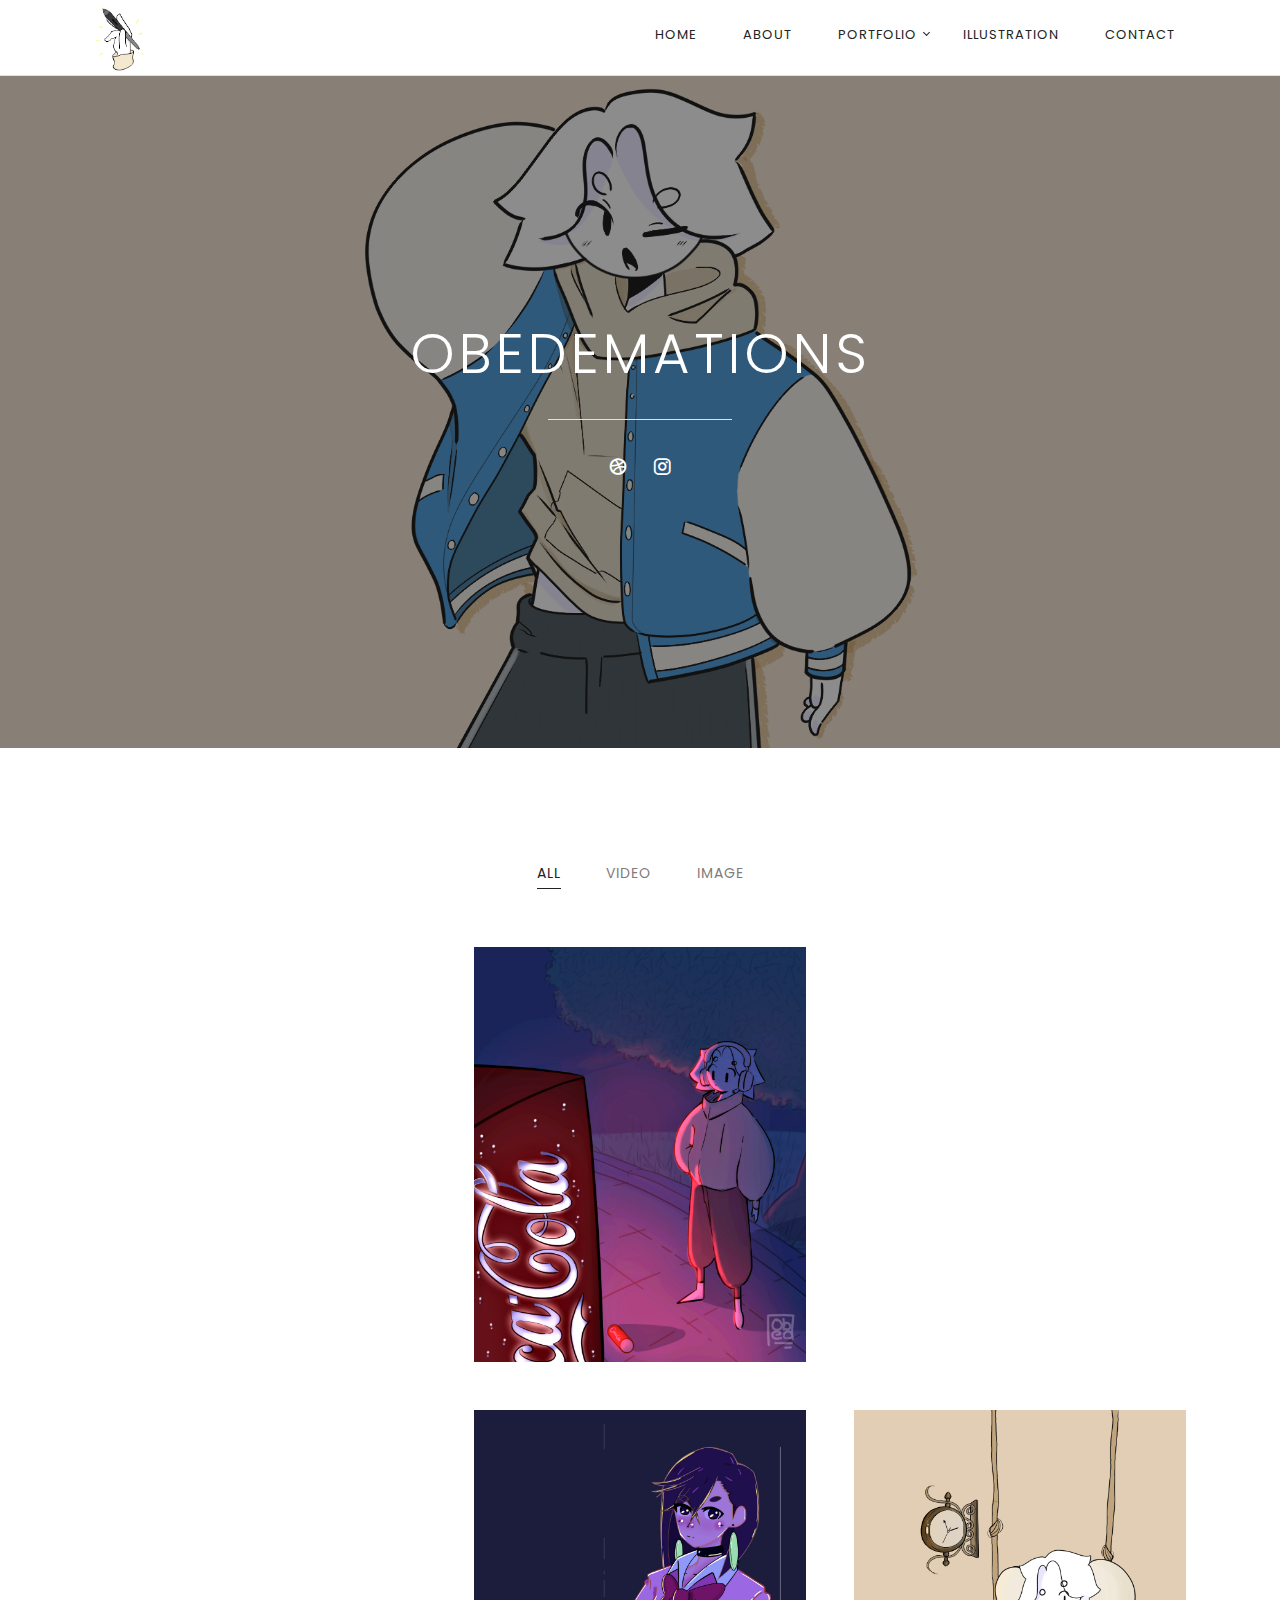
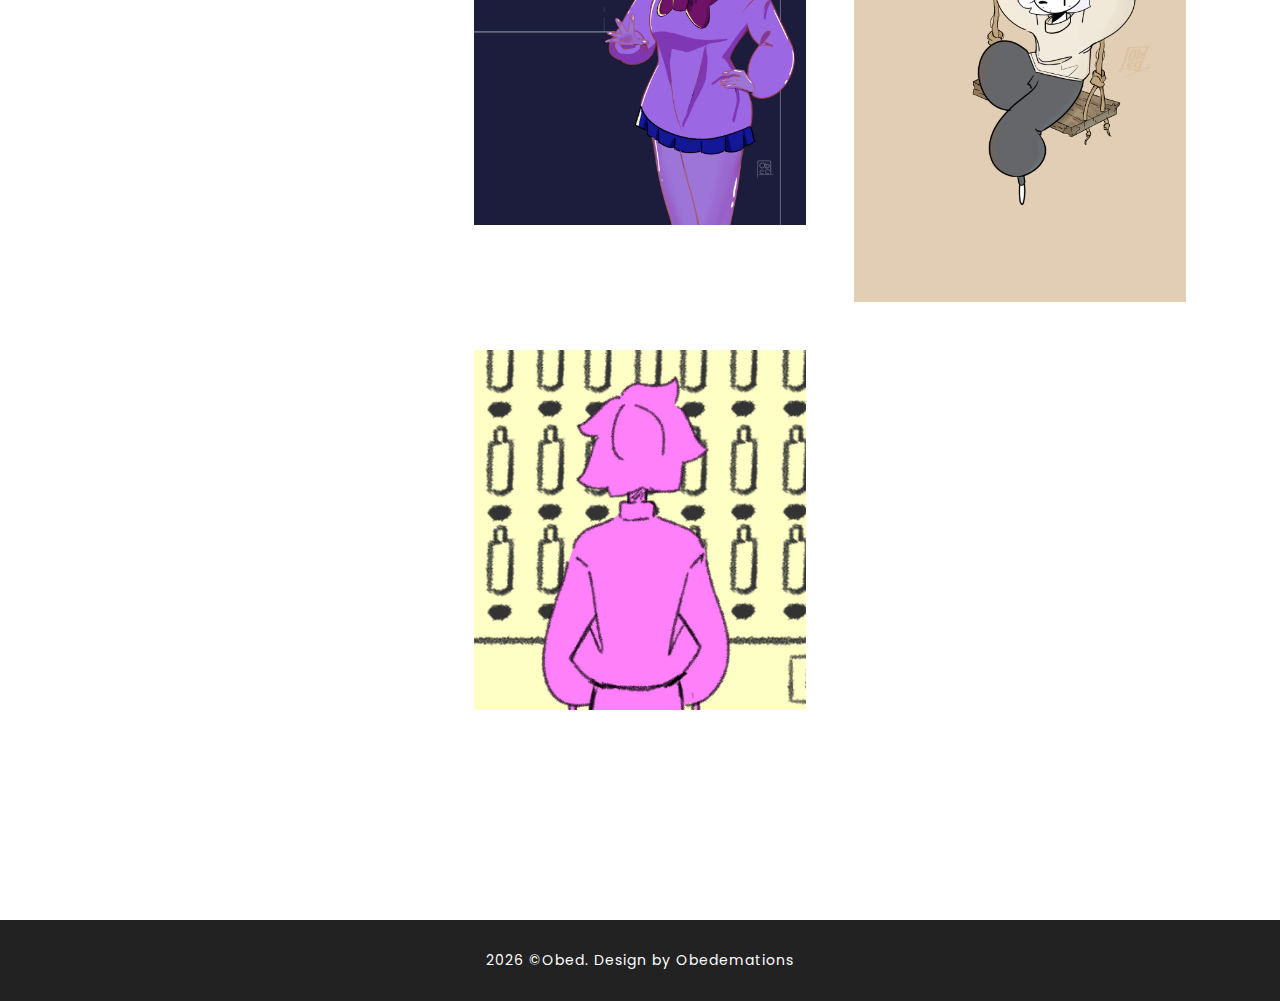
==== index.html @ fad04984 "fixes" ====
<!DOCTYPE html>
<html lang="en">
    <head>
        <meta charset="utf-8" />
        <title>Obedemations</title>
        <meta name="viewport" content="width=device-width, initial-scale=1.0" />
        <meta name="description" content="Premium Bootstrap 4 Landing Page Template" />
        <meta name="keywords" content="bootstrap 4, premium, marketing, multipurpose" />
        <meta content="Themesdesign" name="author" />
        <!-- favicon -->
        <link rel="shortcut icon" href="./images/client-logo/LogoMations.png" />

        <!-- css -->
        <link href="./css/bootstrap.min.css" rel="stylesheet" type="text/css" />
        <link href="./css/materialdesignicons.min.css" rel="stylesheet" type="text/css" />
        <link rel="stylesheet" type="text/css" href="./css/pe-icon-7-stroke.css" />

        <!-- magnific pop-up -->
        <link rel="stylesheet" type="text/css" href="./css/magnific-popup.css" />

        <link href="./css/style.min.css" rel="stylesheet" type="text/css" />
    </head>

    <body>
        <!-- START HEADER -->
        <header id="topnav" class="defaultscroll fixed-top navbar-sticky bg-white border-bottom">
            <div class="container">
                <!-- Logo container-->
                <div class="logo-container">
                    <a href="/">
                        <img src="./images/client-logo/LogoMations.png" alt="Logo Mations" class="logo" width="75" height="auto" />
                    </a>
                </div>
                <!-- End Logo container-->
                <div class="menu-extras">
                    <div class="menu-item">
                        <!-- Mobile menu toggle-->
                        <a class="navbar-toggle">
                            <div class="lines">
                                <span></span>
                                <span></span>
                                <span></span>
                            </div>
                        </a>
                        <!-- End mobile menu toggle-->
                    </div>
                </div>

                <div id="navigation">
                    <!-- Navigation Menu-->
                    <ul class="navigation-menu">
                        <li class="has-submenu">
                            <a href="/">Home</a>
                        </li>

                        <li class="has-submenu">
                            <a href="about.html">About</a>
                        </li>

                        <li class="has-submenu">
                            <a href="#portfolio">Portfolio</a>
                            <span class="menu-arrow"></span>
                            <ul class="submenu">
                                <li>
                                    <a href="portfolio-grid.html">Vertical</a>
                                </li>
                                <li>
                                    <a href="blog-single.html">Horizontal</a>
                                </li>
                            </ul>
                        </li>

                        <li class="has-submenu">
                            <a href="portfolio-masonry.html">illustration</a>
                        </li>

                        <li class="has-submenu">
                            <a href="contact.html">Contact</a>
                        </li>
                    </ul>
                    <!-- End navigation menu-->
                </div>
            </div>
        </header>
        <!-- END HEADER -->

        <!-- START HEADING -->
        <section class="bg-image" id="home">
            <div class="bg-overlay"></div>
            <div class="container">
                <div class="row justify-content-center">
                    <div class="col-lg-8">
                        <div class="text-center text-white">
                            <h1 class="text-uppercase display-4 font-weigh-bold ls-4">Obedemations</h1>

                            <div class="border-bottom w-25 mx-auto mt-4 pt-2"></div>

                            <div class="mt-4 pt-2">
                                <ul class="list-inline home-social">
                                    <li class="list-inline-item">
                                        <a href=""><i class="mdi mdi-dribbble"></i></a>
                                    </li>
                                    <li class="list-inline-item">
                                        <a href=""><i class="mdi mdi-instagram"></i></a>
                                    </li>
                                </ul>
                            </div>
                        </div>
                    </div>
                </div>
            </div>
        </section>
        <!-- END HEADING -->

        <!-- START PORTFOLIO -->
        <section class="section">
            <div class="container">
                <div class="row">
                    <div class="col-lg-12">
                        <div class="text-center">
                            <ul class="col container-filter portfolioFilte list-unstyled mb-0" id="filter">
                                <li><a class="categories active" data-filter="*">All</a></li>
                                <li><a class="categories" data-filter=".video">Video</a></li>
                                <li><a class="categories" data-filter=".image">Image</a></li>
                            </ul>
                        </div>
                    </div>
                </div>

                <div class="port portfolio-masonry mt-4">
                    <div class="portfolioContainer row photo">
                        <div class="col-lg-4 p-4 video">
                            <div class="item-box">
                                <a class="mfp-iframe centerVideo" href="./images/horizontal/Walking.mp4" title="Project Name">
                                    <video width="640" height="360" autoplay loop muted>
                                        <source src="./images/horizontal/Walking.mp4" type="video/mp4" />
                                    </video>
                                    <div class="item-mask">
                                        <div class="item-caption">
                                            <p class="text-dark mb-0">HORIZONTAL</p>
                                            <h6 class="text-dark mt-1 text-uppercase">Walking</h6>
                                        </div>
                                    </div>
                                </a>
                            </div>
                        </div>
                        <style type="text/css">
                            .centerVideo {
                                position: relative;
                                left: 50%;
                                transform: translateX(-50%);
                            }
                        </style>
                        <div class="col-lg-4 p-4 image">
                            <div class="item-box">
                                <a class="mfp-image" href="./images/Ilustration/Street.jpg" title="Project Name">
                                    <img class="item-container img-fluid" src="./images/Ilustration/Street.jpg" alt="work-img" />
                                    <div class="item-mask">
                                        <div class="item-caption">
                                            <p class="text-dark mb-0">ILUSTRATION</p>
                                            <h6 class="text-dark mt-1 text-uppercase">Street</h6>
                                        </div>
                                    </div>
                                </a>
                            </div>
                        </div>

                        <div class="col-lg-4 p-4 video">
                            <div class="item-box">
                                <a class="mfp-iframe centerVideo" href="./images/horizontal/Batting.mp4" title="Project Name">
                                    <video width="640" height="360" autoplay loop muted>
                                        <source src="./images/horizontal/Batting.mp4" type="video/mp4" />
                                    </video>
                                    <div class="item-mask">
                                        <div class="item-caption">
                                            <p class="text-dark mb-0">HORIZONTAL</p>
                                            <h6 class="text-dark mt-1 text-uppercase">Batting</h6>
                                        </div>
                                    </div>
                                </a>
                            </div>
                        </div>

                        <div class="col-lg-4 p-4 video">
                            <div class="item-box object-fit-contain">
                                <a class="mfp-iframe centerVideo" href="./images/horizontal/Fern Animation.mp4" title="Project Name">
                                    <video width="640" height="360" autoplay loop muted>
                                        <source src="./images/horizontal/Fern Animation.mp4" type="video/mp4" />
                                    </video>
                                    <div class="item-mask">
                                        <div class="item-caption">
                                            <p class="text-dark mb-0">HORIZONTAL</p>
                                            <h6 class="text-dark mt-1 text-uppercase">Fern Animation</h6>
                                        </div>
                                    </div>
                                </a>
                            </div>
                        </div>

                        <div class="col-lg-4 p-4 image">
                            <div class="item-box">
                                <a class="mfp-image" href="./images/Ilustration/Ayase.jpg" title="Project Name">
                                    <img class="item-container img-fluid" src="images/Ilustration/Ayase.jpg" alt="work-img" />
                                    <div class="item-mask">
                                        <div class="item-caption">
                                            <p class="text-dark mb-0">ILUSTRATION</p>
                                            <h6 class="text-dark mt-1 text-uppercase">Ayase</h6>
                                        </div>
                                    </div>
                                </a>
                            </div>
                        </div>

                        <div class="col-lg-4 p-4 image">
                            <div class="item-box">
                                <a class="mfp-image" href="./images/Ilustration/Time.jpg" title="Project Name">
                                    <img class="item-container img-fluid" src="images/Ilustration/Time.jpg" alt="work-img" />
                                    <div class="item-mask">
                                        <div class="item-caption">
                                            <p class="text-dark mb-0">ILUSTRATION</p>
                                            <h6 class="text-dark mt-1 text-uppercase">Time</h6>
                                        </div>
                                    </div>
                                </a>
                            </div>
                        </div>

                        <div class="col-lg-4 p-4 video">
                            <div class="item-box">
                                <a class="mfp-iframe centerVideo" href="./images/vertical/Gear 5.mp4" title="Project Name">
                                    <video width="360" height="440" autoplay loop muted>
                                        <source src="./images/vertical/Gear 5.mp4" type="video/mp4" />
                                    </video>
                                    <div class="item-mask">
                                        <div class="item-caption">
                                            <p class="text-dark mb-0">VERTICAL</p>
                                            <h6 class="text-dark mt-1 text-uppercase">Gear 5</h6>
                                        </div>
                                    </div>
                                </a>
                            </div>
                        </div>

                        <div class="col-lg-4 p-4 video">
                            <div class="item-box">
                                <a class="mfp-iframe centerVideo" href="./images/horizontal/Vending Machine.mp4" title="Project Name">
                                    <video width="640" height="360" autoplay loop muted>
                                        <source src="./images/horizontal/Vending Machine.mp4" type="video/mp4" />
                                    </video>
                                    <div class="item-mask">
                                        <div class="item-caption">
                                            <p class="text-dark mb-0">HORIZONTAL</p>
                                            <h6 class="text-dark mt-1 text-uppercase">Vending Machine</h6>
                                        </div>
                                    </div>
                                </a>
                            </div>
                        </div>
                    </div>
                </div>
            </div>
        </section>
        <!-- END PORTFOLIO -->

        <!-- FOOTER-ALT -->
        <footer class="pt-1 pb-1 bg-dark">
            <div class="container">
                <div class="row">
                    <div class="col-lg-12">
                        <div class="pt-4 pb-4 text-center">
                            <p class="text-white mb-0">
                                <script>
                                    document.write(new Date().getFullYear());
                                </script>
                                ©Obed. Design by Obedemations
                            </p>
                        </div>
                    </div>
                </div>
            </div>
        </footer>
        <!-- FOOTER-ALT -->

        <!-- javascript -->
        <script src="./js/jquery-3.6.0.min.js"></script>
        <script src="./js/bootstrap.bundle.min.js"></script>
        <script src="./js/jquery.easing.min.js"></script>
        <script src="./js/scrollspy.min.js"></script>
        <!-- Portfolio -->
        <script src="./js/jquery.magnific-popup.min.js"></script>
        <script src="./js/isotope.js"></script>

        <!-- Typed -->
        <script src="./js/typed.js"></script>
        <script src="./js/app.js"></script>
    </body>
</html>
---- css/pe-icon-7-stroke.css ----
@font-face {
	font-family: 'Pe-icon-7-stroke';
	src:url('../fonts/Pe-icon-7-stroke.eot?d7yf1v');
	src:url('../fonts/Pe-icon-7-stroke.eot?#iefixd7yf1v') format('embedded-opentype'),
		url('../fonts/Pe-icon-7-stroke.woff?d7yf1v') format('woff'),
		url('../fonts/Pe-icon-7-stroke.ttf?d7yf1v') format('truetype'),
		url('../fonts/Pe-icon-7-stroke.svg?d7yf1v#Pe-icon-7-stroke') format('svg');
	font-weight: normal;
	font-style: normal;
}

[class^="pe-7s-"], [class*=" pe-7s-"] {
	display: inline-block;
	font-family: 'Pe-icon-7-stroke';
	speak: none;
	font-style: normal;
	font-weight: normal;
	font-variant: normal;
	text-transform: none;
	line-height: 1;

	/* Better Font Rendering =========== */
	-webkit-font-smoothing: antialiased;
	-moz-osx-font-smoothing: grayscale;
}

.pe-7s-album:before {
	content: "\e6aa";
}
.pe-7s-arc:before {
	content: "\e6ab";
}
.pe-7s-back-2:before {
	content: "\e6ac";
}
.pe-7s-bandaid:before {
	content: "\e6ad";
}
.pe-7s-car:before {
	content: "\e6ae";
}
.pe-7s-diamond:before {
	content: "\e6af";
}
.pe-7s-door-lock:before {
	content: "\e6b0";
}
.pe-7s-eyedropper:before {
	content: "\e6b1";
}
.pe-7s-female:before {
	content: "\e6b2";
}
.pe-7s-gym:before {
	content: "\e6b3";
}
.pe-7s-hammer:before {
	content: "\e6b4";
}
.pe-7s-headphones:before {
	content: "\e6b5";
}
.pe-7s-helm:before {
	content: "\e6b6";
}
.pe-7s-hourglass:before {
	content: "\e6b7";
}
.pe-7s-leaf:before {
	content: "\e6b8";
}
.pe-7s-magic-wand:before {
	content: "\e6b9";
}
.pe-7s-male:before {
	content: "\e6ba";
}
.pe-7s-map-2:before {
	content: "\e6bb";
}
.pe-7s-next-2:before {
	content: "\e6bc";
}
.pe-7s-paint-bucket:before {
	content: "\e6bd";
}
.pe-7s-pendrive:before {
	content: "\e6be";
}
.pe-7s-photo:before {
	content: "\e6bf";
}
.pe-7s-piggy:before {
	content: "\e6c0";
}
.pe-7s-plugin:before {
	content: "\e6c1";
}
.pe-7s-refresh-2:before {
	content: "\e6c2";
}
.pe-7s-rocket:before {
	content: "\e6c3";
}
.pe-7s-settings:before {
	content: "\e6c4";
}
.pe-7s-shield:before {
	content: "\e6c5";
}
.pe-7s-smile:before {
	content: "\e6c6";
}
.pe-7s-usb:before {
	content: "\e6c7";
}
.pe-7s-vector:before {
	content: "\e6c8";
}
.pe-7s-wine:before {
	content: "\e6c9";
}
.pe-7s-cloud-upload:before {
	content: "\e68a";
}
.pe-7s-cash:before {
	content: "\e68c";
}
.pe-7s-close:before {
	content: "\e680";
}
.pe-7s-bluetooth:before {
	content: "\e68d";
}
.pe-7s-cloud-download:before {
	content: "\e68b";
}
.pe-7s-way:before {
	content: "\e68e";
}
.pe-7s-close-circle:before {
	content: "\e681";
}
.pe-7s-id:before {
	content: "\e68f";
}
.pe-7s-angle-up:before {
	content: "\e682";
}
.pe-7s-wristwatch:before {
	content: "\e690";
}
.pe-7s-angle-up-circle:before {
	content: "\e683";
}
.pe-7s-world:before {
	content: "\e691";
}
.pe-7s-angle-right:before {
	content: "\e684";
}
.pe-7s-volume:before {
	content: "\e692";
}
.pe-7s-angle-right-circle:before {
	content: "\e685";
}
.pe-7s-users:before {
	content: "\e693";
}
.pe-7s-angle-left:before {
	content: "\e686";
}
.pe-7s-user-female:before {
	content: "\e694";
}
.pe-7s-angle-left-circle:before {
	content: "\e687";
}
.pe-7s-up-arrow:before {
	content: "\e695";
}
.pe-7s-angle-down:before {
	content: "\e688";
}
.pe-7s-switch:before {
	content: "\e696";
}
.pe-7s-angle-down-circle:before {
	content: "\e689";
}
.pe-7s-scissors:before {
	content: "\e697";
}
.pe-7s-wallet:before {
	content: "\e600";
}
.pe-7s-safe:before {
	content: "\e698";
}
.pe-7s-volume2:before {
	content: "\e601";
}
.pe-7s-volume1:before {
	content: "\e602";
}
.pe-7s-voicemail:before {
	content: "\e603";
}
.pe-7s-video:before {
	content: "\e604";
}
.pe-7s-user:before {
	content: "\e605";
}
.pe-7s-upload:before {
	content: "\e606";
}
.pe-7s-unlock:before {
	content: "\e607";
}
.pe-7s-umbrella:before {
	content: "\e608";
}
.pe-7s-trash:before {
	content: "\e609";
}
.pe-7s-tools:before {
	content: "\e60a";
}
.pe-7s-timer:before {
	content: "\e60b";
}
.pe-7s-ticket:before {
	content: "\e60c";
}
.pe-7s-target:before {
	content: "\e60d";
}
.pe-7s-sun:before {
	content: "\e60e";
}
.pe-7s-study:before {
	content: "\e60f";
}
.pe-7s-stopwatch:before {
	content: "\e610";
}
.pe-7s-star:before {
	content: "\e611";
}
.pe-7s-speaker:before {
	content: "\e612";
}
.pe-7s-signal:before {
	content: "\e613";
}
.pe-7s-shuffle:before {
	content: "\e614";
}
.pe-7s-shopbag:before {
	content: "\e615";
}
.pe-7s-share:before {
	content: "\e616";
}
.pe-7s-server:before {
	content: "\e617";
}
.pe-7s-search:before {
	content: "\e618";
}
.pe-7s-film:before {
	content: "\e6a5";
}
.pe-7s-science:before {
	content: "\e619";
}
.pe-7s-disk:before {
	content: "\e6a6";
}
.pe-7s-ribbon:before {
	content: "\e61a";
}
.pe-7s-repeat:before {
	content: "\e61b";
}
.pe-7s-refresh:before {
	content: "\e61c";
}
.pe-7s-add-user:before {
	content: "\e6a9";
}
.pe-7s-refresh-cloud:before {
	content: "\e61d";
}
.pe-7s-paperclip:before {
	content: "\e69c";
}
.pe-7s-radio:before {
	content: "\e61e";
}
.pe-7s-note2:before {
	content: "\e69d";
}
.pe-7s-print:before {
	content: "\e61f";
}
.pe-7s-network:before {
	content: "\e69e";
}
.pe-7s-prev:before {
	content: "\e620";
}
.pe-7s-mute:before {
	content: "\e69f";
}
.pe-7s-power:before {
	content: "\e621";
}
.pe-7s-medal:before {
	content: "\e6a0";
}
.pe-7s-portfolio:before {
	content: "\e622";
}
.pe-7s-like2:before {
	content: "\e6a1";
}
.pe-7s-plus:before {
	content: "\e623";
}
.pe-7s-left-arrow:before {
	content: "\e6a2";
}
.pe-7s-play:before {
	content: "\e624";
}
.pe-7s-key:before {
	content: "\e6a3";
}
.pe-7s-plane:before {
	content: "\e625";
}
.pe-7s-joy:before {
	content: "\e6a4";
}
.pe-7s-photo-gallery:before {
	content: "\e626";
}
.pe-7s-pin:before {
	content: "\e69b";
}
.pe-7s-phone:before {
	content: "\e627";
}
.pe-7s-plug:before {
	content: "\e69a";
}
.pe-7s-pen:before {
	content: "\e628";
}
.pe-7s-right-arrow:before {
	content: "\e699";
}
.pe-7s-paper-plane:before {
	content: "\e629";
}
.pe-7s-delete-user:before {
	content: "\e6a7";
}
.pe-7s-paint:before {
	content: "\e62a";
}
.pe-7s-bottom-arrow:before {
	content: "\e6a8";
}
.pe-7s-notebook:before {
	content: "\e62b";
}
.pe-7s-note:before {
	content: "\e62c";
}
.pe-7s-next:before {
	content: "\e62d";
}
.pe-7s-news-paper:before {
	content: "\e62e";
}
.pe-7s-musiclist:before {
	content: "\e62f";
}
.pe-7s-music:before {
	content: "\e630";
}
.pe-7s-mouse:before {
	content: "\e631";
}
.pe-7s-more:before {
	content: "\e632";
}
.pe-7s-moon:before {
	content: "\e633";
}
.pe-7s-monitor:before {
	content: "\e634";
}
.pe-7s-micro:before {
	content: "\e635";
}
.pe-7s-menu:before {
	content: "\e636";
}
.pe-7s-map:before {
	content: "\e637";
}
.pe-7s-map-marker:before {
	content: "\e638";
}
.pe-7s-mail:before {
	content: "\e639";
}
.pe-7s-mail-open:before {
	content: "\e63a";
}
.pe-7s-mail-open-file:before {
	content: "\e63b";
}
.pe-7s-magnet:before {
	content: "\e63c";
}
.pe-7s-loop:before {
	content: "\e63d";
}
.pe-7s-look:before {
	content: "\e63e";
}
.pe-7s-lock:before {
	content: "\e63f";
}
.pe-7s-lintern:before {
	content: "\e640";
}
.pe-7s-link:before {
	content: "\e641";
}
.pe-7s-like:before {
	content: "\e642";
}
.pe-7s-light:before {
	content: "\e643";
}
.pe-7s-less:before {
	content: "\e644";
}
.pe-7s-keypad:before {
	content: "\e645";
}
.pe-7s-junk:before {
	content: "\e646";
}
.pe-7s-info:before {
	content: "\e647";
}
.pe-7s-home:before {
	content: "\e648";
}
.pe-7s-help2:before {
	content: "\e649";
}
.pe-7s-help1:before {
	content: "\e64a";
}
.pe-7s-graph3:before {
	content: "\e64b";
}
.pe-7s-graph2:before {
	content: "\e64c";
}
.pe-7s-graph1:before {
	content: "\e64d";
}
.pe-7s-graph:before {
	content: "\e64e";
}
.pe-7s-global:before {
	content: "\e64f";
}
.pe-7s-gleam:before {
	content: "\e650";
}
.pe-7s-glasses:before {
	content: "\e651";
}
.pe-7s-gift:before {
	content: "\e652";
}
.pe-7s-folder:before {
	content: "\e653";
}
.pe-7s-flag:before {
	content: "\e654";
}
.pe-7s-filter:before {
	content: "\e655";
}
.pe-7s-file:before {
	content: "\e656";
}
.pe-7s-expand1:before {
	content: "\e657";
}
.pe-7s-exapnd2:before {
	content: "\e658";
}
.pe-7s-edit:before {
	content: "\e659";
}
.pe-7s-drop:before {
	content: "\e65a";
}
.pe-7s-drawer:before {
	content: "\e65b";
}
.pe-7s-download:before {
	content: "\e65c";
}
.pe-7s-display2:before {
	content: "\e65d";
}
.pe-7s-display1:before {
	content: "\e65e";
}
.pe-7s-diskette:before {
	content: "\e65f";
}
.pe-7s-date:before {
	content: "\e660";
}
.pe-7s-cup:before {
	content: "\e661";
}
.pe-7s-culture:before {
	content: "\e662";
}
.pe-7s-crop:before {
	content: "\e663";
}
.pe-7s-credit:before {
	content: "\e664";
}
.pe-7s-copy-file:before {
	content: "\e665";
}
.pe-7s-config:before {
	content: "\e666";
}
.pe-7s-compass:before {
	content: "\e667";
}
.pe-7s-comment:before {
	content: "\e668";
}
.pe-7s-coffee:before {
	content: "\e669";
}
.pe-7s-cloud:before {
	content: "\e66a";
}
.pe-7s-clock:before {
	content: "\e66b";
}
.pe-7s-check:before {
	content: "\e66c";
}
.pe-7s-chat:before {
	content: "\e66d";
}
.pe-7s-cart:before {
	content: "\e66e";
}
.pe-7s-camera:before {
	content: "\e66f";
}
.pe-7s-call:before {
	content: "\e670";
}
.pe-7s-calculator:before {
	content: "\e671";
}
.pe-7s-browser:before {
	content: "\e672";
}
.pe-7s-box2:before {
	content: "\e673";
}
.pe-7s-box1:before {
	content: "\e674";
}
.pe-7s-bookmarks:before {
	content: "\e675";
}
.pe-7s-bicycle:before {
	content: "\e676";
}
.pe-7s-bell:before {
	content: "\e677";
}
.pe-7s-battery:before {
	content: "\e678";
}
.pe-7s-ball:before {
	content: "\e679";
}
.pe-7s-back:before {
	content: "\e67a";
}
.pe-7s-attention:before {
	content: "\e67b";
}
.pe-7s-anchor:before {
	content: "\e67c";
}
.pe-7s-albums:before {
	content: "\e67d";
}
.pe-7s-alarm:before {
	content: "\e67e";
}
.pe-7s-airplay:before {
	content: "\e67f";
}
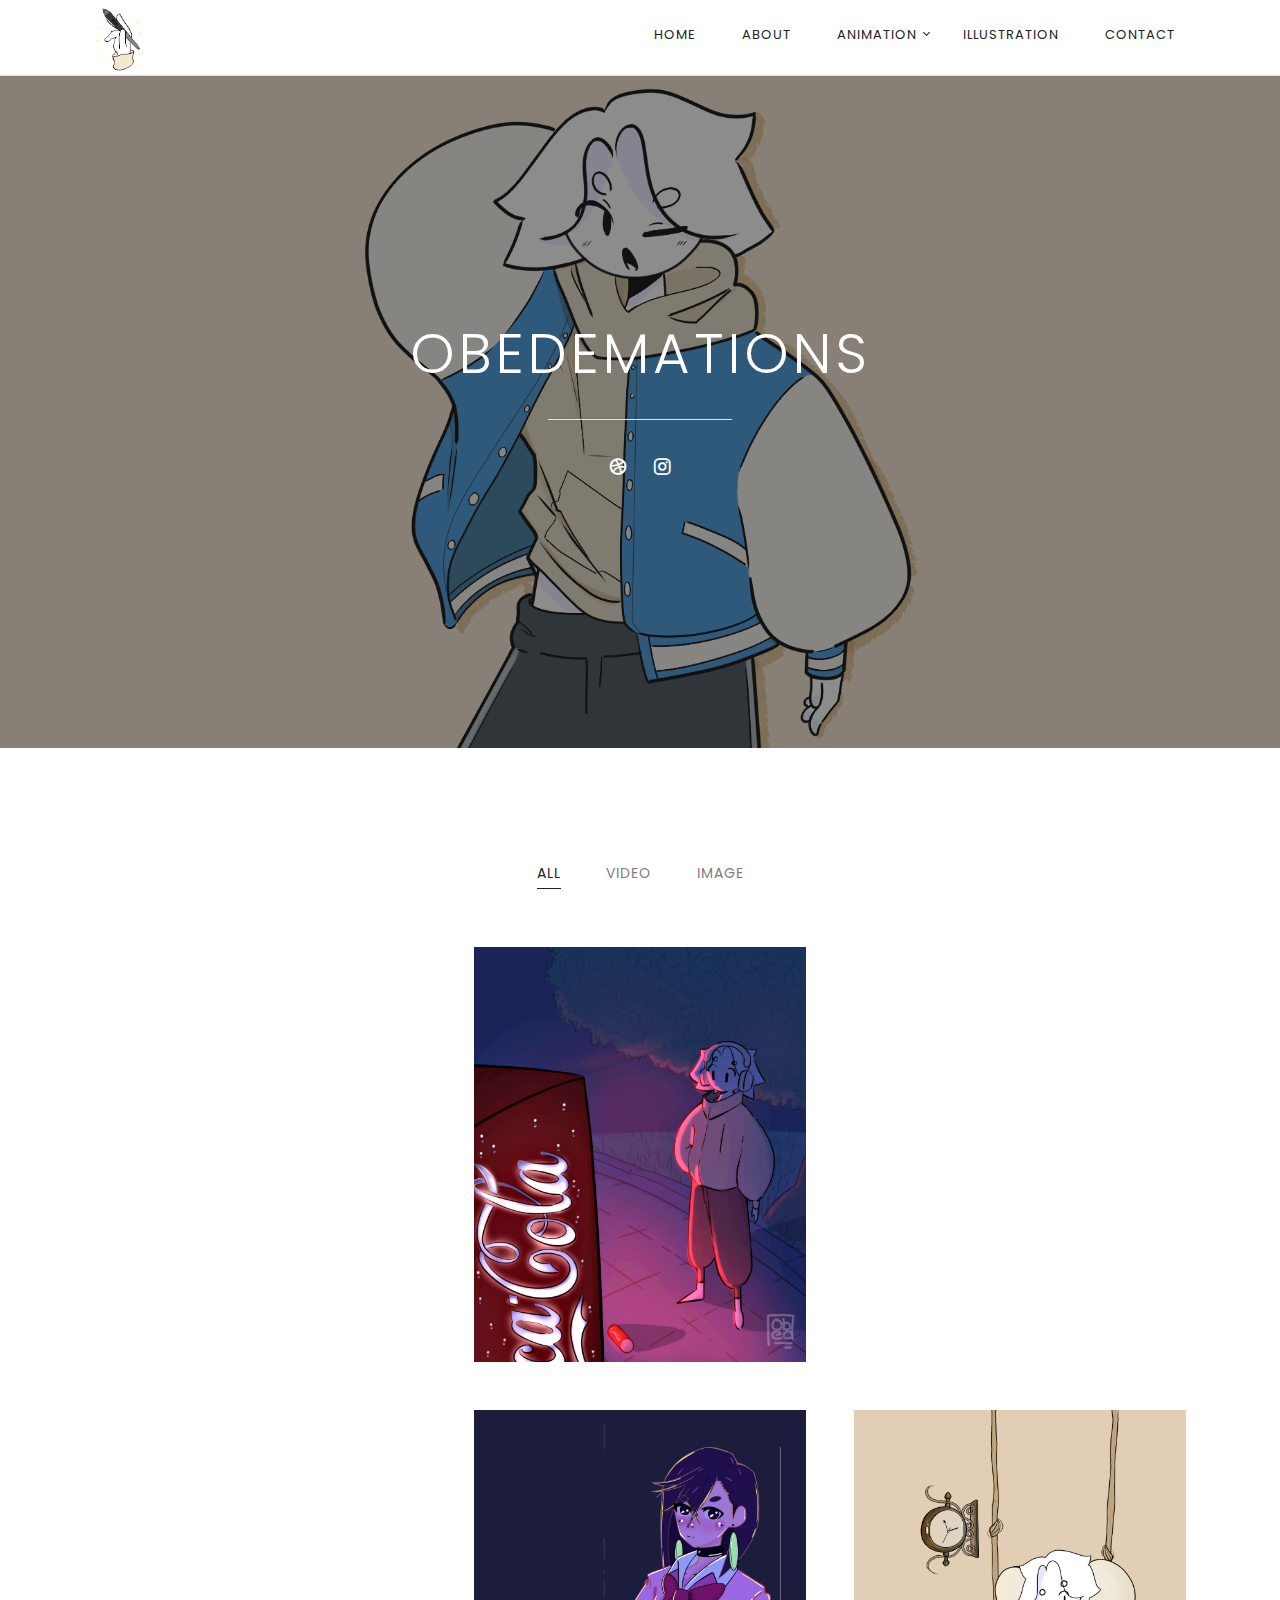
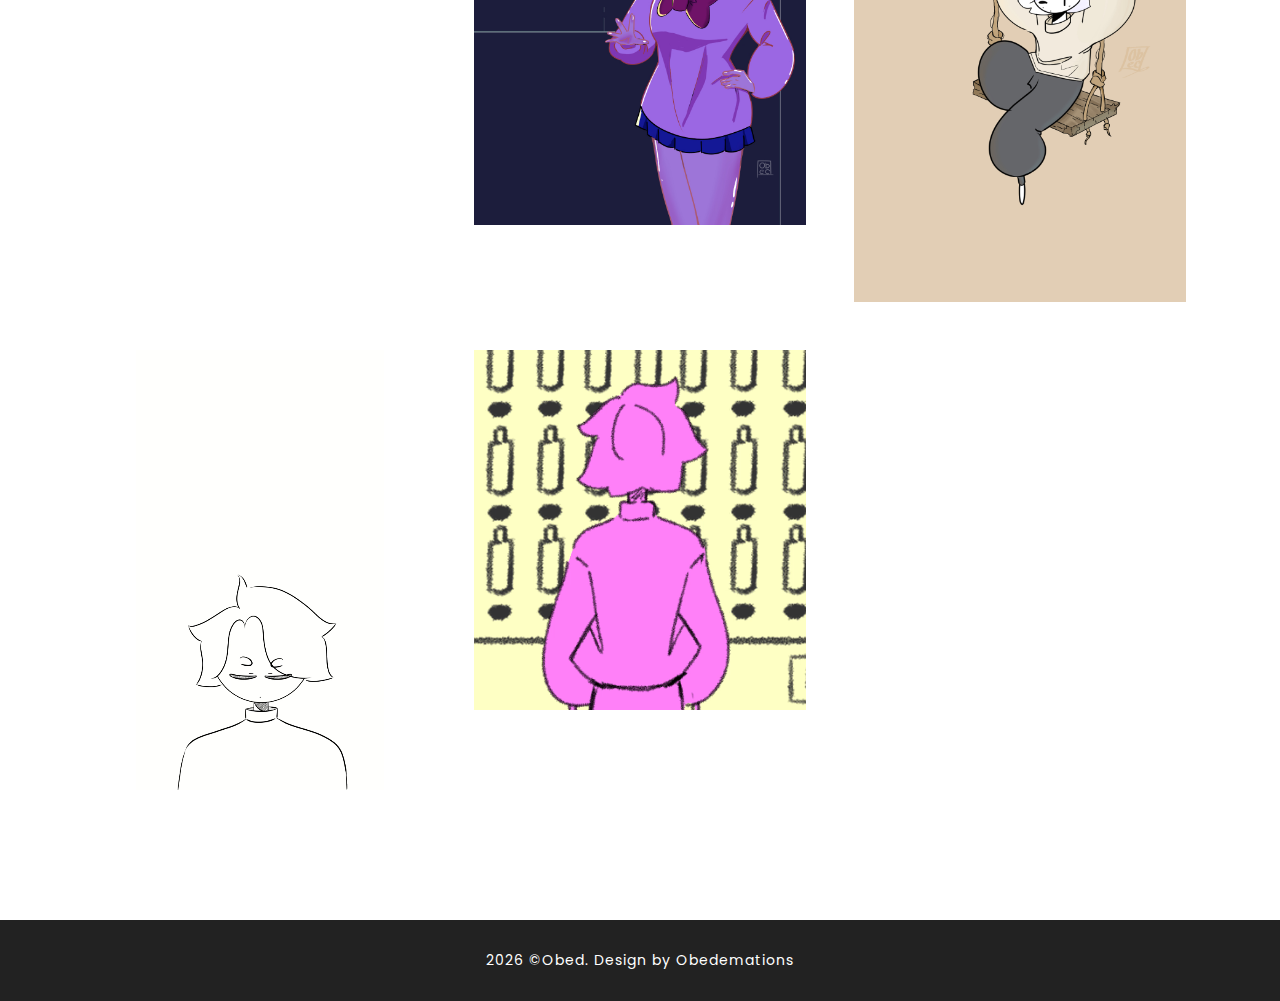
==== commit b466340a: "to public" ====
--- a/index.html
+++ b/index.html
@@ -58,7 +58,7 @@
                         </li>
 
                         <li class="has-submenu">
-                            <a href="#portfolio">Portfolio</a>
+                            <a href="#portfolio">Animation</a>
                             <span class="menu-arrow"></span>
                             <ul class="submenu">
                                 <li>
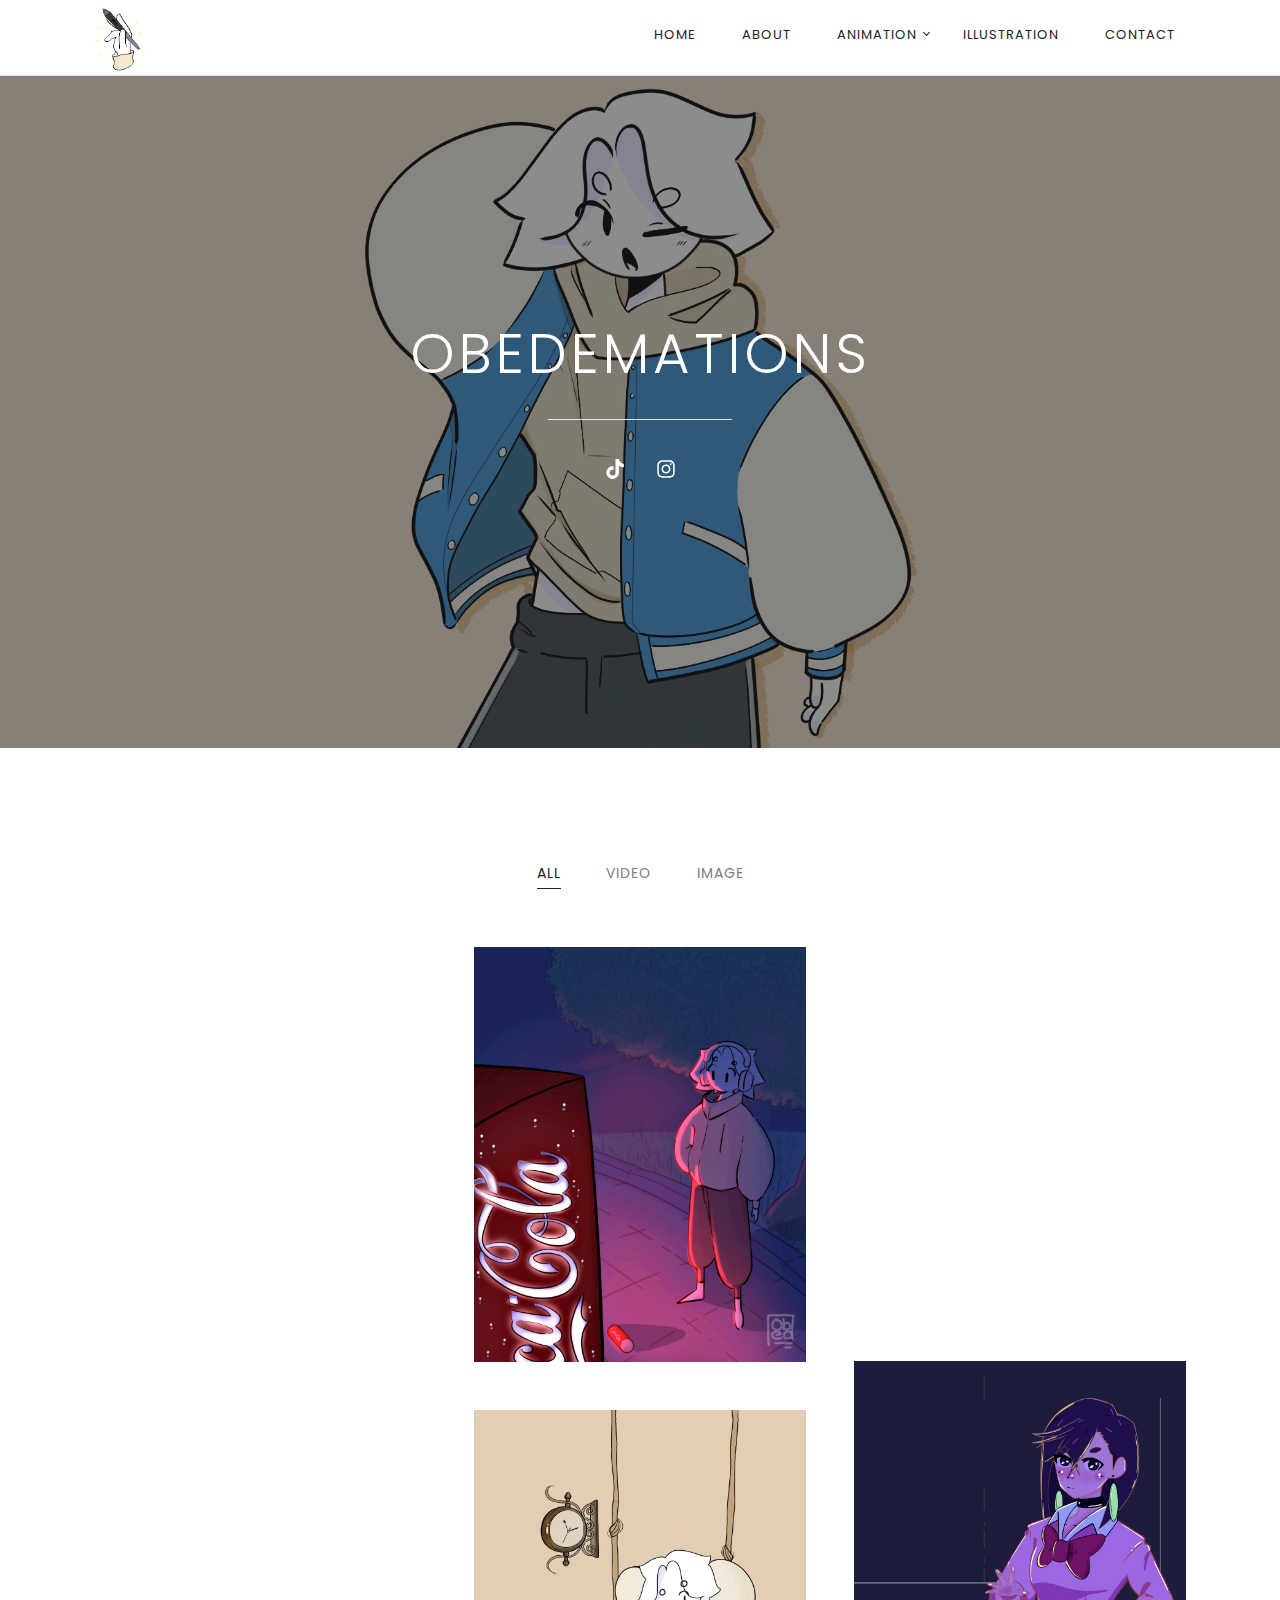
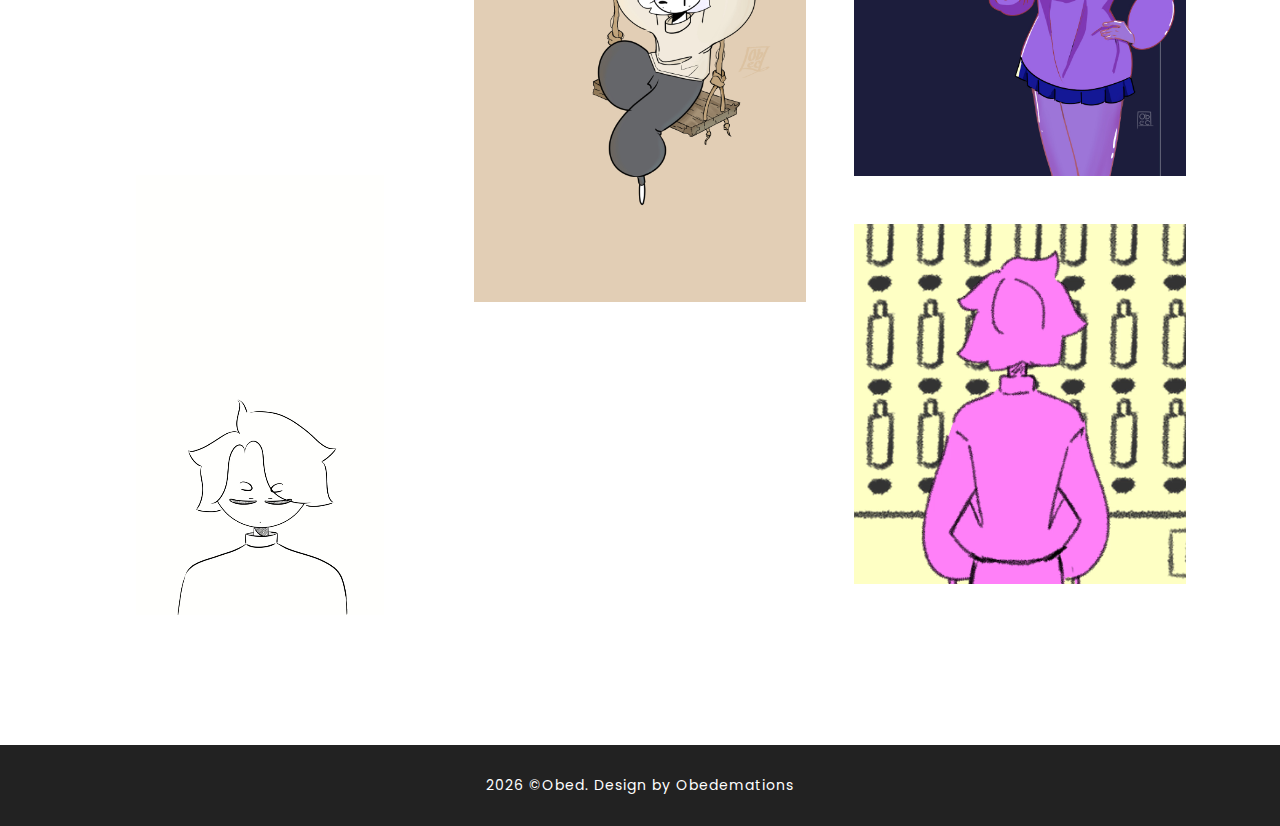
==== commit 564490af: "fix animations" ====
--- a/index.html
+++ b/index.html
@@ -3,9 +3,9 @@
     <head>
         <meta charset="utf-8" />
         <title>Obedemations</title>
-        <meta name="viewport" content="width=device-width, initial-scale=1.0" />
-        <meta name="description" content="Premium Bootstrap 4 Landing Page Template" />
-        <meta name="keywords" content="bootstrap 4, premium, marketing, multipurpose" />
+        <meta name="viewport" content="width=device-width, initial-scale=1.0">
+        <meta name="description" content="Animator 2D and designer" />
+        <meta name="keywords" content="Animator 2D, 2D, Animations, design" />
         <meta content="Themesdesign" name="author" />
         <!-- favicon -->
         <link rel="shortcut icon" href="./images/client-logo/LogoMations.png" />
@@ -50,7 +50,7 @@
                     <!-- Navigation Menu-->
                     <ul class="navigation-menu">
                         <li class="has-submenu">
-                            <a href="/">Home</a>
+                            <a href="index.html">Home</a>
                         </li>
 
                         <li class="has-submenu">
@@ -98,10 +98,10 @@
                             <div class="mt-4 pt-2">
                                 <ul class="list-inline home-social">
                                     <li class="list-inline-item">
-                                        <a href=""><i class="mdi mdi-dribbble"></i></a>
+                                        <a href="https://www.tiktok.com/@obedemations__" target="_blank"><svg fill="white" width="28" height="20" xmlns="http://www.w3.org/2000/svg" viewBox="0 0 448 512"><path d="M448 209.9a210.1 210.1 0 0 1 -122.8-39.3V349.4A162.6 162.6 0 1 1 185 188.3V278.2a74.6 74.6 0 1 0 52.2 71.2V0l88 0a121.2 121.2 0 0 0 1.9 22.2h0A122.2 122.2 0 0 0 381 102.4a121.4 121.4 0 0 0 67 20.1z"/></svg></a>
                                     </li>
                                     <li class="list-inline-item">
-                                        <a href=""><i class="mdi mdi-instagram"></i></a>
+                                        <a href="https://www.instagram.com/obedemations" target="_blank"><svg fill="white" width="28" height="20" xmlns="http://www.w3.org/2000/svg" viewBox="0 0 448 512"><path d="M224.1 141c-63.6 0-114.9 51.3-114.9 114.9s51.3 114.9 114.9 114.9S339 319.5 339 255.9 287.7 141 224.1 141zm0 189.6c-41.1 0-74.7-33.5-74.7-74.7s33.5-74.7 74.7-74.7 74.7 33.5 74.7 74.7-33.6 74.7-74.7 74.7zm146.4-194.3c0 14.9-12 26.8-26.8 26.8-14.9 0-26.8-12-26.8-26.8s12-26.8 26.8-26.8 26.8 12 26.8 26.8zm76.1 27.2c-1.7-35.9-9.9-67.7-36.2-93.9-26.2-26.2-58-34.4-93.9-36.2-37-2.1-147.9-2.1-184.9 0-35.8 1.7-67.6 9.9-93.9 36.1s-34.4 58-36.2 93.9c-2.1 37-2.1 147.9 0 184.9 1.7 35.9 9.9 67.7 36.2 93.9s58 34.4 93.9 36.2c37 2.1 147.9 2.1 184.9 0 35.9-1.7 67.7-9.9 93.9-36.2 26.2-26.2 34.4-58 36.2-93.9 2.1-37 2.1-147.8 0-184.8zM398.8 388c-7.8 19.6-22.9 34.7-42.6 42.6-29.5 11.7-99.5 9-132.1 9s-102.7 2.6-132.1-9c-19.6-7.8-34.7-22.9-42.6-42.6-11.7-29.5-9-99.5-9-132.1s-2.6-102.7 9-132.1c7.8-19.6 22.9-34.7 42.6-42.6 29.5-11.7 99.5-9 132.1-9s102.7-2.6 132.1 9c19.6 7.8 34.7 22.9 42.6 42.6 11.7 29.5 9 99.5 9 132.1s2.7 102.7-9 132.1z"/></svg></a>
                                     </li>
                                 </ul>
                             </div>
@@ -282,16 +282,16 @@
         <!-- FOOTER-ALT -->
 
         <!-- javascript -->
-        <script src="./js/jquery-3.6.0.min.js"></script>
-        <script src="./js/bootstrap.bundle.min.js"></script>
-        <script src="./js/jquery.easing.min.js"></script>
-        <script src="./js/scrollspy.min.js"></script>
+        <script src="js/jquery-3.6.0.min.js"></script>
+        <script src="js/bootstrap.bundle.min.js"></script>
+        <script src="js/jquery.easing.min.js"></script>
+        <script src="js/scrollspy.min.js"></script>
         <!-- Portfolio -->
-        <script src="./js/jquery.magnific-popup.min.js"></script>
-        <script src="./js/isotope.js"></script>
+        <script src="js/jquery.magnific-popup.min.js"></script>
+        <script src="js/isotope.js"></script>
 
         <!-- Typed -->
-        <script src="./js/typed.js"></script>
-        <script src="./js/app.js"></script>
+        <script src="js/typed.js"></script>
+        <script src="js/app.js"></script>
     </body>
 </html>
